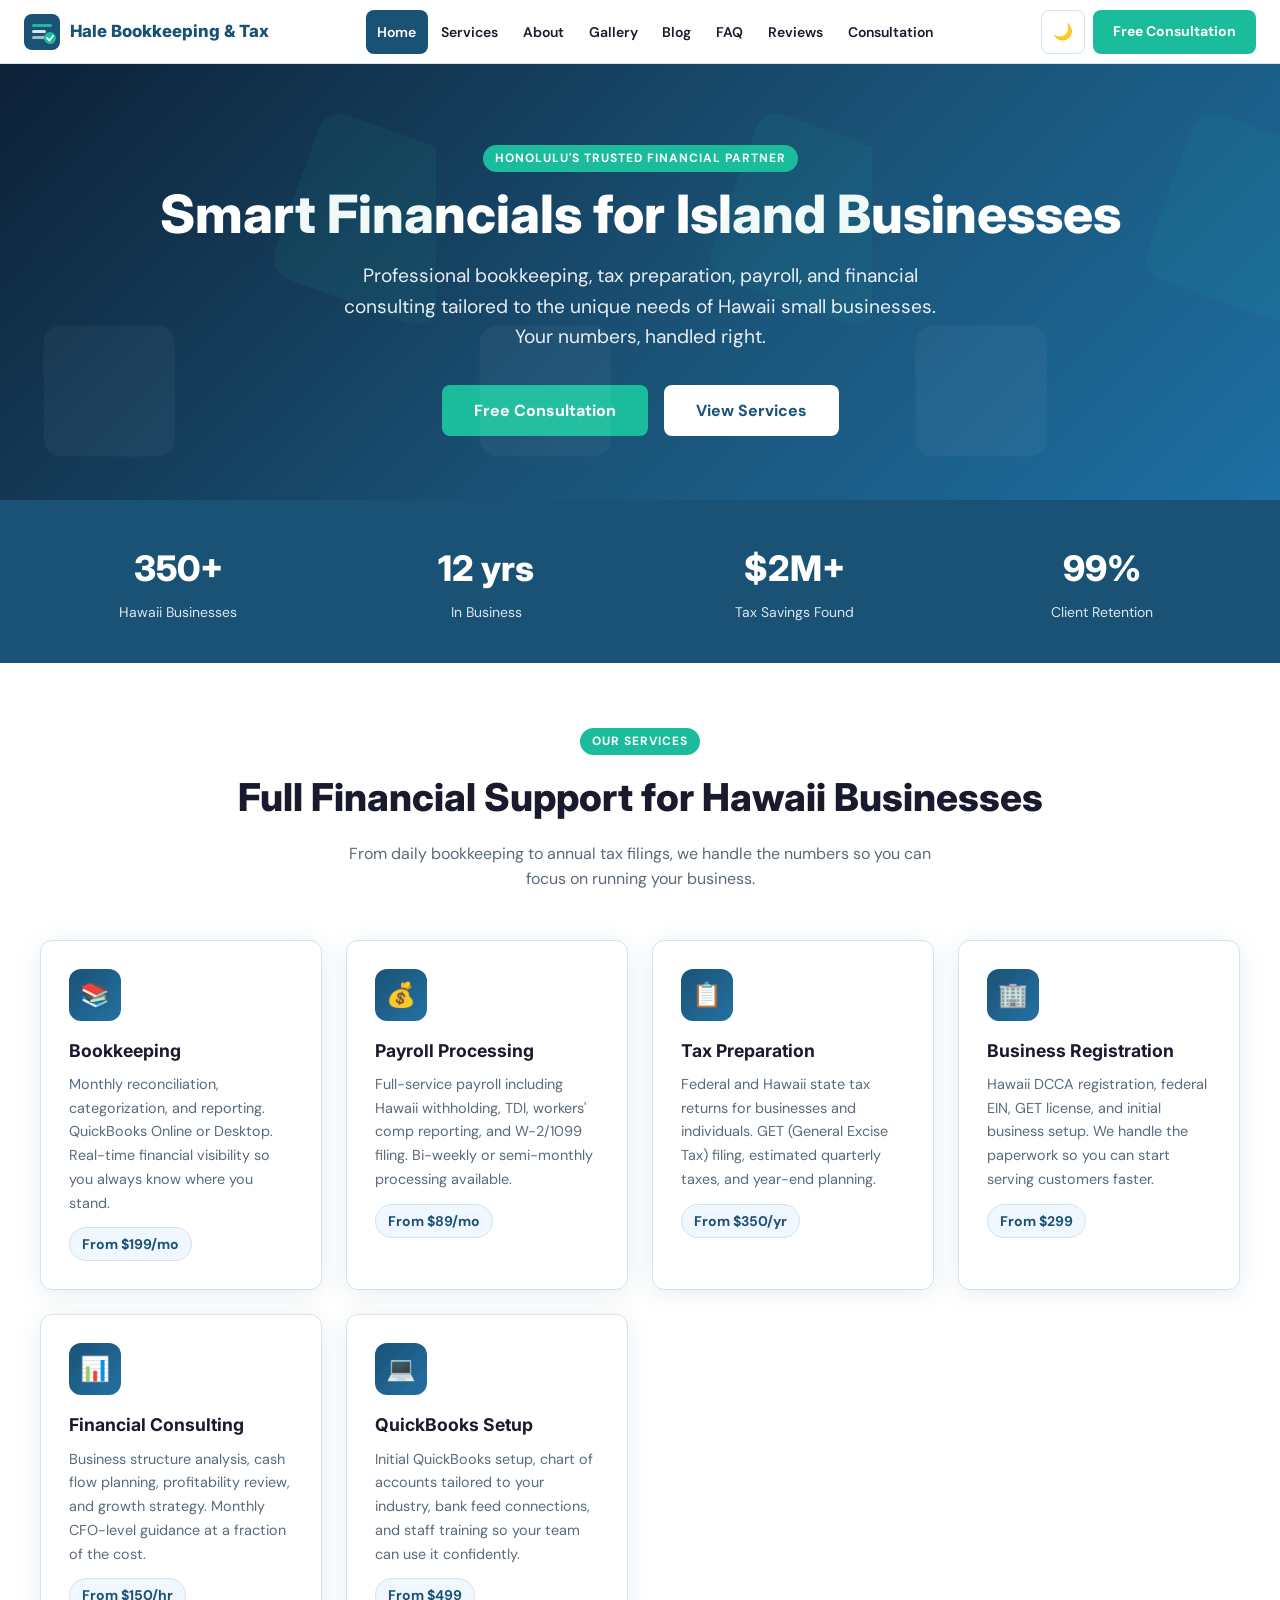
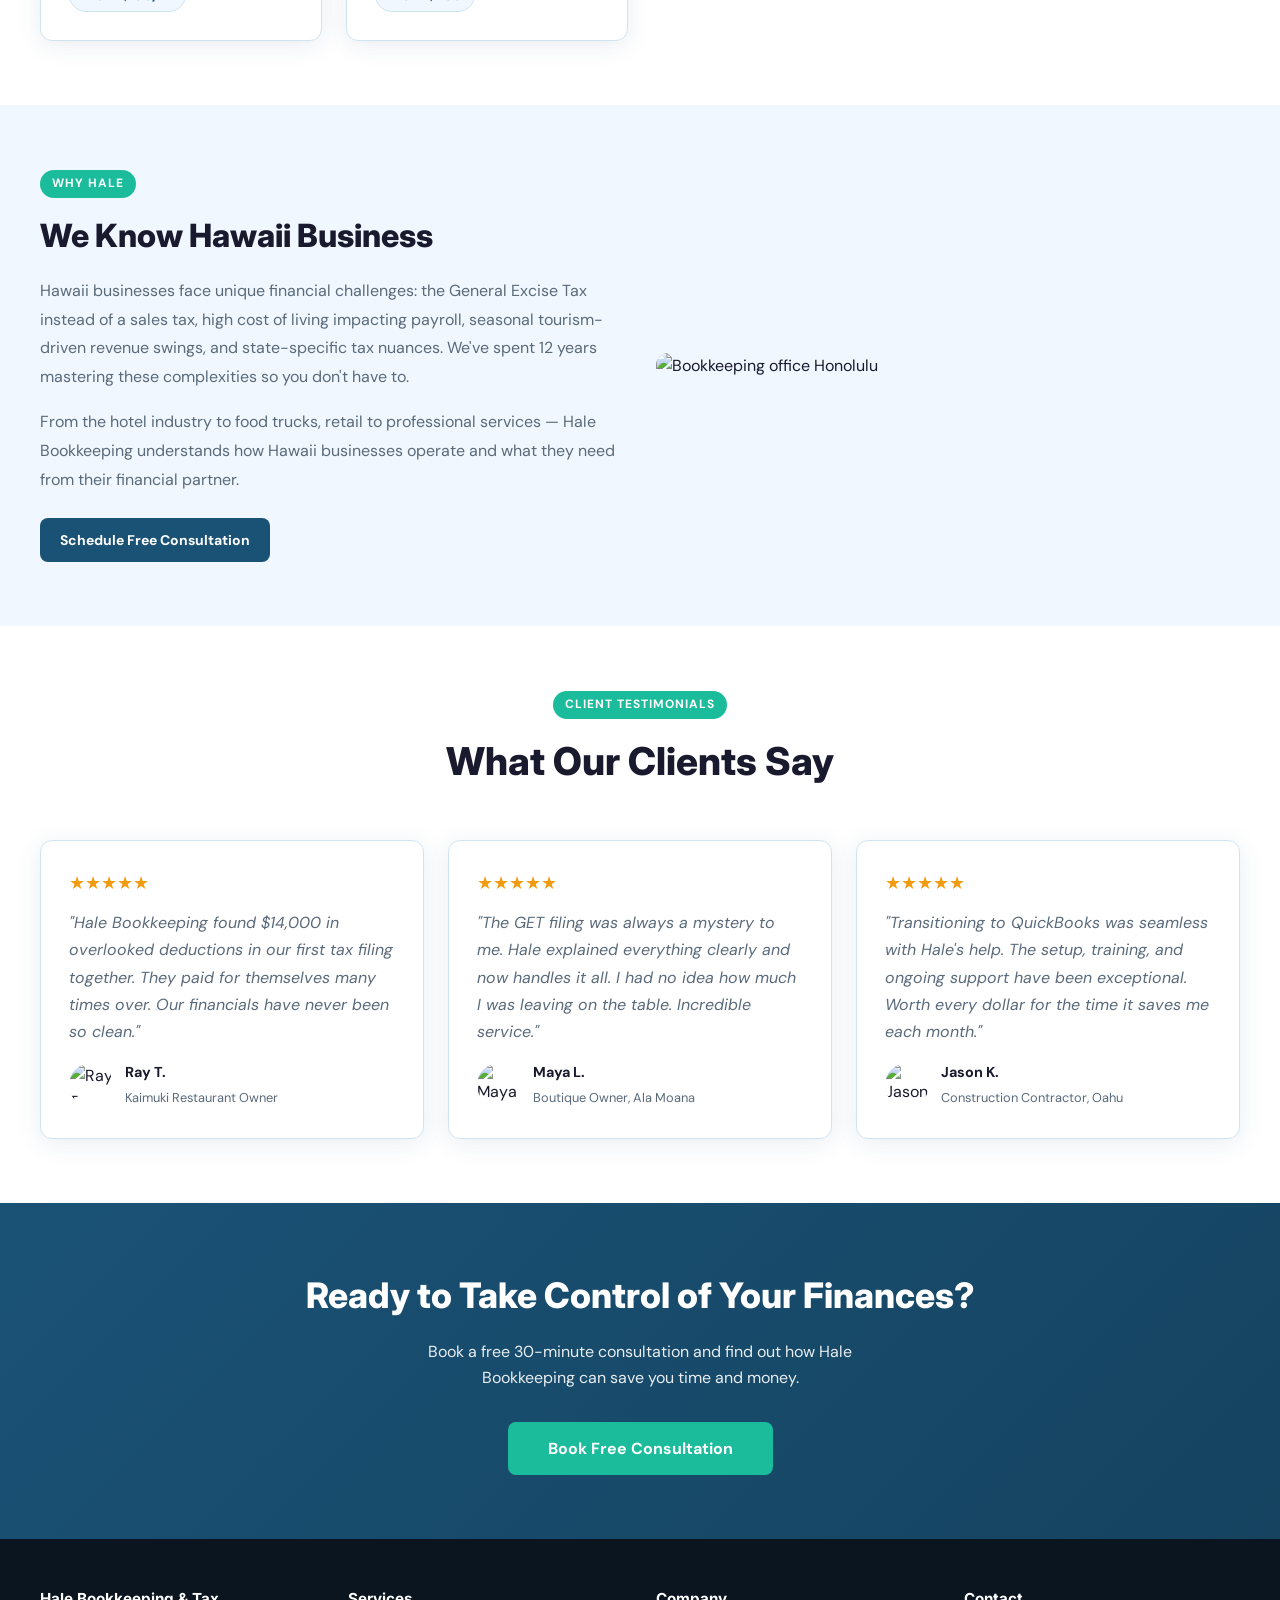
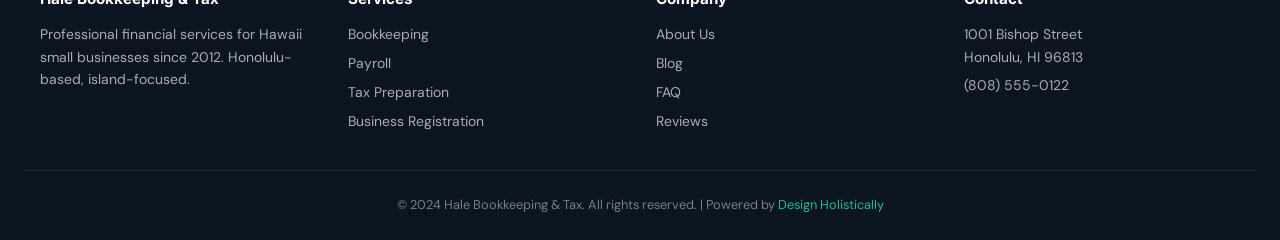
==== index.html @ f9a72e60 "Initial commit: Hale Bookkeeping & Tax — Hawaii sample site (Honolulu, Oahu)" ====
<!DOCTYPE html>
<html lang="en" data-theme="light">
<head>
<meta charset="UTF-8">
<meta name="viewport" content="width=device-width, initial-scale=1.0">
<title>Hale Bookkeeping & Tax | Smart Financials for Island Businesses | Honolulu, HI</title>
<meta name="description" content="Professional bookkeeping, payroll, tax preparation, and financial consulting for Hawaii small businesses. Serving Honolulu and all of Oahu.">
<meta property="og:title" content="Hale Bookkeeping & Tax — Honolulu, Hawaii">
<meta property="og:description" content="Smart financials for island businesses. Bookkeeping, tax prep, payroll, and business consulting in Honolulu.">
<link rel="stylesheet" href="css/style.css">
<script type="application/ld+json">
{
  "@context": "https://schema.org",
  "@type": "LocalBusiness",
  "name": "Hale Bookkeeping & Tax",
  "description": "Professional bookkeeping, payroll, and tax preparation services for Hawaii small businesses.",
  "address": { "@type": "PostalAddress", "streetAddress": "1001 Bishop Street", "addressLocality": "Honolulu", "addressRegion": "HI", "postalCode": "96813" },
  "telephone": "(808) 555-0122",
  "priceRange": "$$",
  "areaServed": "Honolulu, Hawaii"
}
</script>
</head>
<body>
<header>
  <a href="index.html" class="logo-link">
    <svg width="36" height="36" viewBox="0 0 36 36" fill="none" aria-label="Hale Bookkeeping Logo" xmlns="http://www.w3.org/2000/svg">
      <rect width="36" height="36" rx="8" fill="#1A5276"/>
      <rect x="8" y="10" width="20" height="3" rx="1.5" fill="#1ABC9C"/>
      <rect x="8" y="16" width="14" height="3" rx="1.5" fill="white" opacity="0.85"/>
      <rect x="8" y="22" width="17" height="3" rx="1.5" fill="white" opacity="0.6"/>
      <circle cx="26" cy="24" r="6" fill="#1ABC9C"/>
      <path d="M23 24 L25.5 26.5 L29 22" stroke="white" stroke-width="1.8" stroke-linecap="round" stroke-linejoin="round" fill="none"/>
    </svg>
    <span class="logo-text">Hale Bookkeeping & Tax</span>
  </a>
  <nav>
    <a href="index.html" class="active">Home</a>
    <a href="services.html">Services</a>
    <a href="about.html">About</a>
    <a href="gallery.html">Gallery</a>
    <a href="blog.html">Blog</a>
    <a href="faq.html">FAQ</a>
    <a href="reviews.html">Reviews</a>
    <a href="booking.html">Consultation</a>
  </nav>
  <div class="header-actions">
    <button class="dark-toggle" id="darkToggle" aria-label="Toggle dark mode">🌙</button>
    <a href="booking.html" class="cta-btn header-cta">Free Consultation</a>
    <button class="hamburger" id="hamburger" aria-label="Open menu" aria-expanded="false"><span></span><span></span><span></span></button>
  </div>
</header>
<div class="mobile-menu" id="mobileMenu">
  <a href="index.html">Home</a><a href="services.html">Services</a><a href="about.html">About</a>
  <a href="gallery.html">Gallery</a><a href="blog.html">Blog</a><a href="faq.html">FAQ</a>
  <a href="reviews.html">Reviews</a><a href="booking.html">Consultation</a>
</div>

<section class="hero">
  <div class="container">
    <div class="tag">Honolulu's Trusted Financial Partner</div>
    <h1>Smart Financials for Island Businesses</h1>
    <p>Professional bookkeeping, tax preparation, payroll, and financial consulting tailored to the unique needs of Hawaii small businesses. Your numbers, handled right.</p>
    <div class="hero-btns">
      <a href="booking.html" class="cta-btn teal">Free Consultation</a>
      <a href="services.html" class="cta-btn white">View Services</a>
    </div>
  </div>
</section>

<div class="stats-bar">
  <div class="container">
    <div><div class="stat-num">350+</div><div class="stat-label">Hawaii Businesses</div></div>
    <div><div class="stat-num">12 yrs</div><div class="stat-label">In Business</div></div>
    <div><div class="stat-num">$2M+</div><div class="stat-label">Tax Savings Found</div></div>
    <div><div class="stat-num">99%</div><div class="stat-label">Client Retention</div></div>
  </div>
</div>

<section>
  <div class="container">
    <div class="section-header fade-up">
      <div class="tag">Our Services</div>
      <h2>Full Financial Support for Hawaii Businesses</h2>
      <p>From daily bookkeeping to annual tax filings, we handle the numbers so you can focus on running your business.</p>
    </div>
    <div class="grid-3">
      <div class="card fade-up">
        <div class="card-icon">📚</div>
        <h3>Bookkeeping</h3>
        <p>Monthly reconciliation, categorization, and reporting. QuickBooks Online or Desktop. Real-time financial visibility so you always know where you stand.</p>
        <span class="price-badge">From $199/mo</span>
      </div>
      <div class="card fade-up">
        <div class="card-icon">💰</div>
        <h3>Payroll Processing</h3>
        <p>Full-service payroll including Hawaii withholding, TDI, workers' comp reporting, and W-2/1099 filing. Bi-weekly or semi-monthly processing available.</p>
        <span class="price-badge">From $89/mo</span>
      </div>
      <div class="card fade-up">
        <div class="card-icon">📋</div>
        <h3>Tax Preparation</h3>
        <p>Federal and Hawaii state tax returns for businesses and individuals. GET (General Excise Tax) filing, estimated quarterly taxes, and year-end planning.</p>
        <span class="price-badge">From $350/yr</span>
      </div>
      <div class="card fade-up">
        <div class="card-icon">🏢</div>
        <h3>Business Registration</h3>
        <p>Hawaii DCCA registration, federal EIN, GET license, and initial business setup. We handle the paperwork so you can start serving customers faster.</p>
        <span class="price-badge">From $299</span>
      </div>
      <div class="card fade-up">
        <div class="card-icon">📊</div>
        <h3>Financial Consulting</h3>
        <p>Business structure analysis, cash flow planning, profitability review, and growth strategy. Monthly CFO-level guidance at a fraction of the cost.</p>
        <span class="price-badge">From $150/hr</span>
      </div>
      <div class="card fade-up">
        <div class="card-icon">💻</div>
        <h3>QuickBooks Setup</h3>
        <p>Initial QuickBooks setup, chart of accounts tailored to your industry, bank feed connections, and staff training so your team can use it confidently.</p>
        <span class="price-badge">From $499</span>
      </div>
    </div>
  </div>
</section>

<section class="section-alt">
  <div class="container">
    <div class="grid-2" style="align-items:center;">
      <div class="fade-up">
        <div class="tag">Why Hale</div>
        <h2 style="font-family:'Inter',sans-serif;font-size:2rem;font-weight:800;margin-bottom:1rem;">We Know Hawaii Business</h2>
        <p style="color:var(--text-muted);margin-bottom:1rem;line-height:1.8;">Hawaii businesses face unique financial challenges: the General Excise Tax instead of a sales tax, high cost of living impacting payroll, seasonal tourism-driven revenue swings, and state-specific tax nuances. We've spent 12 years mastering these complexities so you don't have to.</p>
        <p style="color:var(--text-muted);margin-bottom:1.5rem;line-height:1.8;">From the hotel industry to food trucks, retail to professional services — Hale Bookkeeping understands how Hawaii businesses operate and what they need from their financial partner.</p>
        <a href="booking.html" class="cta-btn primary">Schedule Free Consultation</a>
      </div>
      <div class="fade-up">
        <img src="https://picsum.photos/580/420?random=701" alt="Bookkeeping office Honolulu" style="width:100%;border-radius:12px;height:360px;object-fit:cover;">
      </div>
    </div>
  </div>
</section>

<section>
  <div class="container">
    <div class="section-header fade-up">
      <div class="tag">Client Testimonials</div>
      <h2>What Our Clients Say</h2>
    </div>
    <div class="grid-3">
      <div class="testimonial-card fade-up">
        <div class="testimonial-stars">★★★★★</div>
        <p class="testimonial-text">"Hale Bookkeeping found $14,000 in overlooked deductions in our first tax filing together. They paid for themselves many times over. Our financials have never been so clean."</p>
        <div class="testimonial-author">
          <img src="https://picsum.photos/44/44?random=801" alt="Ray T.">
          <div><strong>Ray T.</strong><span>Kaimuki Restaurant Owner</span></div>
        </div>
      </div>
      <div class="testimonial-card fade-up">
        <div class="testimonial-stars">★★★★★</div>
        <p class="testimonial-text">"The GET filing was always a mystery to me. Hale explained everything clearly and now handles it all. I had no idea how much I was leaving on the table. Incredible service."</p>
        <div class="testimonial-author">
          <img src="https://picsum.photos/44/44?random=802" alt="Maya L.">
          <div><strong>Maya L.</strong><span>Boutique Owner, Ala Moana</span></div>
        </div>
      </div>
      <div class="testimonial-card fade-up">
        <div class="testimonial-stars">★★★★★</div>
        <p class="testimonial-text">"Transitioning to QuickBooks was seamless with Hale's help. The setup, training, and ongoing support have been exceptional. Worth every dollar for the time it saves me each month."</p>
        <div class="testimonial-author">
          <img src="https://picsum.photos/44/44?random=803" alt="Jason K.">
          <div><strong>Jason K.</strong><span>Construction Contractor, Oahu</span></div>
        </div>
      </div>
    </div>
  </div>
</section>

<div class="cta-banner">
  <div class="container">
    <h2>Ready to Take Control of Your Finances?</h2>
    <p>Book a free 30-minute consultation and find out how Hale Bookkeeping can save you time and money.</p>
    <a href="booking.html" class="cta-btn">Book Free Consultation</a>
  </div>
</div>

<footer>
  <div class="footer-grid">
    <div class="footer-col"><h4>Hale Bookkeeping & Tax</h4><p>Professional financial services for Hawaii small businesses since 2012. Honolulu-based, island-focused.</p></div>
    <div class="footer-col"><h4>Services</h4><a href="services.html">Bookkeeping</a><a href="services.html">Payroll</a><a href="services.html">Tax Preparation</a><a href="services.html">Business Registration</a></div>
    <div class="footer-col"><h4>Company</h4><a href="about.html">About Us</a><a href="blog.html">Blog</a><a href="faq.html">FAQ</a><a href="reviews.html">Reviews</a></div>
    <div class="footer-col"><h4>Contact</h4><p>1001 Bishop Street<br>Honolulu, HI 96813</p><a href="tel:8085550122">(808) 555-0122</a></div>
  </div>
  <div class="footer-bottom"><p>&copy; 2024 Hale Bookkeeping & Tax. All rights reserved. | Powered by <a href="https://designholistically.com" target="_blank" rel="noopener">Design Holistically</a></p></div>
</footer>
<button id="backToTop" aria-label="Back to top">↑</button>
<script src="js/main.js"></script>
</body>
</html>
---- css/style.css ----
@import url('https://fonts.googleapis.com/css2?family=Inter:wght@400;500;600;700;800&family=DM+Sans:wght@400;500;600&display=swap');

:root {
  --primary: #1A5276;
  --primary-dark: #154360;
  --primary-light: #2471A3;
  --accent: #1ABC9C;
  --accent-dark: #17A589;
  --bg: #ffffff;
  --bg-alt: #f0f7ff;
  --text: #1a1a2e;
  --text-muted: #5a6a7a;
  --border: #d0e4f0;
  --card-bg: #ffffff;
  --header-bg: rgba(255,255,255,0.95);
  --shadow: 0 4px 24px rgba(26,82,118,0.10);
  --radius: 12px;
  --transition: 0.3s ease;
}

[data-theme="dark"] {
  --bg: #0d1520;
  --bg-alt: #111d2e;
  --text: #e8f0f8;
  --text-muted: #7fa0ba;
  --border: #1e3550;
  --card-bg: #131e2e;
  --header-bg: rgba(13,21,32,0.97);
  --shadow: 0 4px 24px rgba(0,0,0,0.4);
}

*, *::before, *::after { box-sizing: border-box; margin: 0; padding: 0; }
html { scroll-behavior: smooth; }

body {
  font-family: 'DM Sans', sans-serif;
  background: var(--bg);
  color: var(--text);
  line-height: 1.6;
  transition: background var(--transition), color var(--transition);
}

header {
  position: sticky; top: 0; z-index: 1000;
  background: var(--header-bg);
  backdrop-filter: blur(12px);
  border-bottom: 1px solid var(--border);
  padding: 0 1.5rem; height: 64px;
  display: flex; align-items: center; justify-content: space-between;
}

.logo-link { display: flex; align-items: center; gap: 10px; text-decoration: none; color: var(--text); }
.logo-text { font-family: 'Inter', sans-serif; font-weight: 800; font-size: 1.05rem; color: var(--primary); }

nav { display: flex; align-items: center; gap: 0.15rem; }
nav a {
  display: inline-block; padding: 0.5rem 0.7rem;
  font-size: 0.875rem; font-weight: 600; color: var(--text);
  text-decoration: none; border-radius: 8px;
  transition: background var(--transition), color var(--transition);
  min-height: 44px; line-height: 28px;
}
nav a:hover, nav a.active { background: var(--primary); color: #fff; }

.header-actions { display: flex; align-items: center; gap: 0.5rem; }

.dark-toggle {
  background: none; border: 1.5px solid var(--border); border-radius: 8px;
  padding: 0.4rem 0.6rem; cursor: pointer; color: var(--text); font-size: 1rem;
  min-width: 44px; min-height: 44px; display: flex; align-items: center; justify-content: center;
  transition: border-color var(--transition);
}
.dark-toggle:hover { background: var(--primary); color: #fff; border-color: var(--primary); }

.hamburger {
  display: none; background: none; border: 1.5px solid var(--border); border-radius: 8px;
  padding: 0.4rem 0.6rem; cursor: pointer; color: var(--text);
  min-width: 44px; min-height: 44px; align-items: center; justify-content: center; flex-direction: column; gap: 5px;
}
.hamburger span { display: block; width: 22px; height: 2px; background: var(--text); border-radius: 2px; }

.cta-btn {
  display: inline-flex; align-items: center; justify-content: center;
  background: var(--accent); color: #fff; padding: 0.6rem 1.25rem;
  border-radius: 8px; font-weight: 700; text-decoration: none; font-size: 0.875rem;
  min-height: 44px; transition: background var(--transition), transform var(--transition);
  border: none; cursor: pointer;
}
.cta-btn:hover { background: var(--accent-dark); transform: translateY(-1px); }
.cta-btn.primary { background: var(--primary); }
.cta-btn.primary:hover { background: var(--primary-dark); }
.cta-btn.outline { background: transparent; border: 2px solid var(--accent); color: var(--accent); }
.cta-btn.outline:hover { background: var(--accent); color: #fff; }

.mobile-menu {
  display: none; position: fixed; top: 64px; left: 0; right: 0; bottom: 0;
  background: var(--bg); z-index: 999; flex-direction: column;
  padding: 2rem 1.5rem; gap: 0.5rem; overflow-y: auto;
}
.mobile-menu.open { display: flex; }
.mobile-menu a {
  display: block; padding: 0.85rem 1rem; font-weight: 600; color: var(--text);
  text-decoration: none; border-radius: 8px; border: 1px solid var(--border); min-height: 44px;
}
.mobile-menu a:hover { background: var(--primary); color: #fff; border-color: var(--primary); }

.hero {
  background: linear-gradient(135deg, #0d2137 0%, #1A5276 55%, #1d6fa3 100%);
  color: #fff; padding: 5rem 1.5rem 4rem; text-align: center; position: relative; overflow: hidden;
}
.hero::before {
  content: ''; position: absolute; inset: 0;
  background: url('data:image/svg+xml,<svg xmlns="http://www.w3.org/2000/svg" viewBox="0 0 200 200"><rect x="150" y="20" width="80" height="80" rx="10" fill="rgba(26,188,156,0.07)" transform="rotate(20 150 20)"/><rect x="20" y="120" width="60" height="60" rx="8" fill="rgba(255,255,255,0.04)"/></svg>');
}
.hero h1 { font-family: 'Inter', sans-serif; font-size: clamp(2rem, 5.5vw, 3.3rem); font-weight: 800; margin-bottom: 1rem; line-height: 1.15; }
.hero p { font-size: clamp(1rem, 2.5vw, 1.2rem); opacity: 0.9; max-width: 600px; margin: 0 auto 2rem; }
.hero-btns { display: flex; gap: 1rem; justify-content: center; flex-wrap: wrap; }
.hero-btns .cta-btn { font-size: 1rem; padding: 0.8rem 2rem; }
.hero-btns .cta-btn.white { background: #fff; color: var(--primary); }
.hero-btns .cta-btn.teal { background: var(--accent); }

section { padding: 4rem 1.5rem; }
.section-alt { background: var(--bg-alt); }
.container { max-width: 1200px; margin: 0 auto; }

.section-header { text-align: center; margin-bottom: 3rem; }
.section-header h2 { font-family: 'Inter', sans-serif; font-size: clamp(1.6rem, 4vw, 2.4rem); font-weight: 800; margin-bottom: 0.75rem; }
.section-header p { color: var(--text-muted); max-width: 600px; margin: 0 auto; }
.tag { display: inline-block; background: var(--accent); color: #fff; font-size: 0.75rem; font-weight: 700; padding: 0.25rem 0.75rem; border-radius: 20px; text-transform: uppercase; letter-spacing: 1px; margin-bottom: 0.75rem; }

.grid-3 { display: grid; grid-template-columns: repeat(auto-fit, minmax(280px, 1fr)); gap: 1.5rem; }
.grid-2 { display: grid; grid-template-columns: repeat(auto-fit, minmax(340px, 1fr)); gap: 2rem; }

.card {
  background: var(--card-bg); border: 1px solid var(--border); border-radius: var(--radius);
  padding: 1.75rem; box-shadow: var(--shadow);
  transition: transform var(--transition), box-shadow var(--transition);
}
.card:hover { transform: translateY(-4px); box-shadow: 0 8px 32px rgba(26,82,118,0.15); }
.card-icon { width: 52px; height: 52px; background: linear-gradient(135deg, var(--primary), var(--primary-light)); border-radius: 12px; display: flex; align-items: center; justify-content: center; margin-bottom: 1rem; font-size: 1.5rem; }
.card h3 { font-family: 'Inter', sans-serif; font-size: 1.1rem; font-weight: 700; margin-bottom: 0.5rem; }
.card p { color: var(--text-muted); font-size: 0.9rem; line-height: 1.65; }
.price-badge { display: inline-block; background: var(--bg-alt); border: 1px solid var(--border); color: var(--primary); font-weight: 700; font-size: 0.875rem; padding: 0.3rem 0.75rem; border-radius: 20px; margin-top: 0.75rem; }

.stats-bar { background: var(--primary); color: #fff; padding: 2.5rem 1.5rem; }
.stats-bar .container { display: grid; grid-template-columns: repeat(auto-fit, minmax(140px, 1fr)); gap: 2rem; text-align: center; }
.stat-num { font-family: 'Inter', sans-serif; font-size: 2.2rem; font-weight: 800; }
.stat-label { font-size: 0.875rem; opacity: 0.85; margin-top: 0.25rem; }

.testimonial-card { background: var(--card-bg); border: 1px solid var(--border); border-radius: var(--radius); padding: 1.75rem; box-shadow: var(--shadow); }
.testimonial-stars { color: #f39c12; font-size: 1.1rem; margin-bottom: 0.75rem; }
.testimonial-text { color: var(--text-muted); font-style: italic; margin-bottom: 1rem; line-height: 1.7; }
.testimonial-author { display: flex; align-items: center; gap: 0.75rem; }
.testimonial-author img { width: 44px; height: 44px; border-radius: 50%; object-fit: cover; }
.testimonial-author strong { display: block; font-size: 0.9rem; }
.testimonial-author span { font-size: 0.8rem; color: var(--text-muted); }

.page-hero { background: linear-gradient(135deg, #0d2137, #1A5276); color: #fff; padding: 3rem 1.5rem; text-align: center; }
.page-hero h1 { font-family: 'Inter', sans-serif; font-size: clamp(1.8rem, 4vw, 2.8rem); font-weight: 800; margin-bottom: 0.5rem; }
.page-hero p { opacity: 0.9; max-width: 600px; margin: 0 auto; }

.service-card { background: var(--card-bg); border: 1px solid var(--border); border-radius: var(--radius); overflow: hidden; box-shadow: var(--shadow); transition: transform var(--transition); }
.service-card:hover { transform: translateY(-4px); }
.service-card img { width: 100%; height: 200px; object-fit: cover; }
.service-card-body { padding: 1.5rem; }
.service-card-body h3 { font-family: 'Inter', sans-serif; font-weight: 700; margin-bottom: 0.5rem; }

.about-image { border-radius: var(--radius); width: 100%; height: 400px; object-fit: cover; }
.team-grid { display: grid; grid-template-columns: repeat(auto-fit, minmax(200px, 1fr)); gap: 1.5rem; margin-top: 2rem; }
.team-card { text-align: center; }
.team-card img { width: 120px; height: 120px; border-radius: 50%; object-fit: cover; margin: 0 auto 0.75rem; display: block; border: 3px solid var(--accent); }
.team-card h4 { font-family: 'Inter', sans-serif; font-weight: 700; }
.team-card p { font-size: 0.875rem; color: var(--text-muted); }

.photo-grid { display: grid; grid-template-columns: repeat(auto-fill, minmax(250px, 1fr)); gap: 1rem; }
.photo-grid img { width: 100%; height: 220px; object-fit: cover; border-radius: var(--radius); transition: transform var(--transition); cursor: pointer; }
.photo-grid img:hover { transform: scale(1.03); }

.blog-grid { display: grid; grid-template-columns: repeat(auto-fit, minmax(300px, 1fr)); gap: 1.5rem; }
.blog-card { background: var(--card-bg); border: 1px solid var(--border); border-radius: var(--radius); overflow: hidden; box-shadow: var(--shadow); text-decoration: none; color: var(--text); display: block; transition: transform var(--transition); }
.blog-card:hover { transform: translateY(-4px); }
.blog-card img { width: 100%; height: 200px; object-fit: cover; }
.blog-card-body { padding: 1.25rem; }
.blog-meta { font-size: 0.8rem; color: var(--text-muted); margin-bottom: 0.5rem; }
.blog-card-body h3 { font-family: 'Inter', sans-serif; font-weight: 700; font-size: 1.05rem; margin-bottom: 0.5rem; line-height: 1.4; }
.blog-card-body p { font-size: 0.9rem; color: var(--text-muted); }

.blog-post { max-width: 780px; margin: 0 auto; padding: 2rem 1.5rem; }
.blog-post h1 { font-family: 'Inter', sans-serif; font-size: clamp(1.6rem, 4vw, 2.4rem); font-weight: 800; margin-bottom: 1rem; line-height: 1.3; }
.blog-post .post-meta { color: var(--text-muted); font-size: 0.9rem; margin-bottom: 2rem; padding-bottom: 1rem; border-bottom: 1px solid var(--border); }
.blog-post img { width: 100%; border-radius: var(--radius); margin: 1.5rem 0; }
.blog-post h2 { font-family: 'Inter', sans-serif; font-size: 1.4rem; font-weight: 700; margin: 2rem 0 0.75rem; color: var(--primary); }
.blog-post p { margin-bottom: 1rem; color: var(--text-muted); line-height: 1.8; }
.blog-post ul, .blog-post ol { margin: 1rem 0 1rem 1.5rem; }
.blog-post li { margin-bottom: 0.5rem; color: var(--text-muted); line-height: 1.7; }

.booking-steps { display: flex; margin-bottom: 2rem; overflow: hidden; border-radius: var(--radius); border: 1px solid var(--border); }
.step-indicator { flex: 1; padding: 0.75rem; text-align: center; font-size: 0.8rem; font-weight: 600; background: var(--bg-alt); color: var(--text-muted); border-right: 1px solid var(--border); }
.step-indicator:last-child { border-right: none; }
.step-indicator.active { background: var(--primary); color: #fff; }
.step-indicator.done { background: var(--accent); color: #fff; }

.form-step { display: none; }
.form-step.active { display: block; }
.form-group { margin-bottom: 1.25rem; }
.form-group label { display: block; font-weight: 600; margin-bottom: 0.4rem; font-size: 0.9rem; }
.form-group input, .form-group select, .form-group textarea {
  width: 100%; padding: 0.7rem 1rem; border: 1.5px solid var(--border); border-radius: 8px;
  background: var(--bg); color: var(--text); font-size: 0.95rem; min-height: 44px; font-family: 'DM Sans', sans-serif;
  transition: border-color var(--transition);
}
.form-group input:focus, .form-group select:focus, .form-group textarea:focus { outline: none; border-color: var(--primary); }
.form-group textarea { min-height: 100px; resize: vertical; }
.service-options { display: grid; grid-template-columns: repeat(auto-fit, minmax(150px, 1fr)); gap: 0.75rem; }
.service-option { border: 2px solid var(--border); border-radius: 8px; padding: 1rem; cursor: pointer; text-align: center; transition: all var(--transition); min-height: 44px; }
.service-option:hover, .service-option.selected { border-color: var(--accent); background: rgba(26,188,156,0.08); }
.service-option span { font-size: 1.5rem; display: block; margin-bottom: 0.3rem; }
.service-option strong { font-size: 0.85rem; font-weight: 600; }

.confirmation-box { text-align: center; padding: 3rem 1.5rem; background: var(--bg-alt); border-radius: var(--radius); border: 1px solid var(--border); }
.confirmation-box .check-icon { font-size: 4rem; margin-bottom: 1rem; }
.confirmation-box h2 { font-family: 'Inter', sans-serif; font-size: 1.8rem; font-weight: 800; color: var(--accent); margin-bottom: 1rem; }

.admin-login { max-width: 400px; margin: 4rem auto; padding: 2rem; background: var(--card-bg); border: 1px solid var(--border); border-radius: var(--radius); box-shadow: var(--shadow); }
.admin-layout { display: grid; grid-template-columns: 220px 1fr; min-height: calc(100vh - 64px); }
.admin-sidebar { background: var(--primary); color: #fff; padding: 1.5rem 0; }
.admin-sidebar a { display: block; padding: 0.85rem 1.5rem; color: rgba(255,255,255,0.85); text-decoration: none; font-weight: 600; font-size: 0.9rem; transition: background var(--transition); min-height: 44px; }
.admin-sidebar a:hover, .admin-sidebar a.active { background: rgba(0,0,0,0.2); color: #fff; }
.admin-content { padding: 2rem; background: var(--bg-alt); }
.admin-header { margin-bottom: 2rem; }
.admin-header h1 { font-family: 'Inter', sans-serif; font-size: 1.6rem; font-weight: 800; }
.stat-cards { display: grid; grid-template-columns: repeat(auto-fit, minmax(180px, 1fr)); gap: 1rem; margin-bottom: 2rem; }
.stat-card { background: var(--card-bg); border: 1px solid var(--border); border-radius: var(--radius); padding: 1.25rem; text-align: center; }
.stat-card .stat-num { font-family: 'Inter', sans-serif; font-size: 2rem; font-weight: 800; color: var(--primary); }
.stat-card .stat-label { font-size: 0.8rem; color: var(--text-muted); margin-top: 0.25rem; }
table { width: 100%; border-collapse: collapse; background: var(--card-bg); border-radius: var(--radius); overflow: hidden; box-shadow: var(--shadow); }
th { background: var(--primary); color: #fff; padding: 0.85rem 1rem; text-align: left; font-size: 0.85rem; font-weight: 700; }
td { padding: 0.85rem 1rem; border-bottom: 1px solid var(--border); font-size: 0.875rem; }
tr:last-child td { border-bottom: none; }
tr:hover td { background: var(--bg-alt); }
.badge { display: inline-block; padding: 0.2rem 0.6rem; border-radius: 20px; font-size: 0.75rem; font-weight: 700; }
.badge-green { background: rgba(26,188,156,0.15); color: #0e8a72; }
.badge-yellow { background: rgba(243,156,18,0.15); color: #b7770d; }
.badge-red { background: rgba(220,50,50,0.15); color: #c0392b; }

.faq-item { border: 1px solid var(--border); border-radius: var(--radius); margin-bottom: 0.75rem; overflow: hidden; }
.faq-question { display: flex; justify-content: space-between; align-items: center; padding: 1.1rem 1.25rem; cursor: pointer; font-weight: 600; font-size: 0.975rem; background: var(--card-bg); transition: background var(--transition); min-height: 44px; gap: 1rem; }
.faq-question:hover { background: var(--bg-alt); }
.faq-question.open { background: var(--bg-alt); color: var(--primary); }
.faq-icon { font-size: 1.2rem; transition: transform var(--transition); flex-shrink: 0; }
.faq-question.open .faq-icon { transform: rotate(45deg); }
.faq-answer { display: none; padding: 0 1.25rem 1.25rem; color: var(--text-muted); line-height: 1.7; font-size: 0.95rem; background: var(--card-bg); }
.faq-answer.open { display: block; }

.reviews-grid { display: grid; grid-template-columns: repeat(auto-fit, minmax(280px, 1fr)); gap: 1.5rem; }
.review-card { background: var(--card-bg); border: 1px solid var(--border); border-radius: var(--radius); padding: 1.5rem; box-shadow: var(--shadow); }
.review-stars { color: #f39c12; font-size: 1rem; margin-bottom: 0.5rem; }
.review-text { color: var(--text-muted); font-size: 0.9rem; line-height: 1.7; margin-bottom: 1rem; font-style: italic; }
.review-author { display: flex; align-items: center; gap: 0.75rem; }
.review-author img { width: 44px; height: 44px; border-radius: 50%; object-fit: cover; }
.review-author strong { font-size: 0.875rem; }
.review-author span { font-size: 0.78rem; color: var(--text-muted); }

.values-grid { display: grid; grid-template-columns: repeat(auto-fit, minmax(220px, 1fr)); gap: 1.5rem; }
.value-card { text-align: center; padding: 2rem 1rem; background: var(--card-bg); border-radius: var(--radius); border: 1px solid var(--border); }
.value-icon { font-size: 2.5rem; margin-bottom: 0.75rem; }
.value-card h3 { font-family: 'Inter', sans-serif; font-weight: 700; margin-bottom: 0.5rem; }
.value-card p { color: var(--text-muted); font-size: 0.9rem; }

.cta-banner { background: linear-gradient(135deg, var(--primary), var(--primary-dark)); color: #fff; padding: 4rem 1.5rem; text-align: center; }
.cta-banner h2 { font-family: 'Inter', sans-serif; font-size: clamp(1.5rem, 3.5vw, 2.2rem); font-weight: 800; margin-bottom: 1rem; }
.cta-banner p { opacity: 0.9; max-width: 500px; margin: 0 auto 2rem; }
.cta-banner .cta-btn { background: var(--accent); font-size: 1rem; padding: 0.85rem 2.5rem; }
.cta-banner .cta-btn:hover { background: var(--accent-dark); }

.breadcrumb { padding: 0.75rem 1.5rem; background: var(--bg-alt); border-bottom: 1px solid var(--border); font-size: 0.85rem; }
.breadcrumb a { color: var(--primary); text-decoration: none; }
.breadcrumb span { color: var(--text-muted); margin: 0 0.4rem; }

footer { background: #0a1520; color: rgba(255,255,255,0.75); padding: 3rem 1.5rem 1.5rem; }
.footer-grid { display: grid; grid-template-columns: repeat(auto-fit, minmax(200px, 1fr)); gap: 2rem; max-width: 1200px; margin: 0 auto 2rem; }
.footer-col h4 { color: #fff; font-family: 'Inter', sans-serif; font-weight: 700; margin-bottom: 0.75rem; font-size: 0.95rem; }
.footer-col p, .footer-col a { font-size: 0.875rem; color: rgba(255,255,255,0.65); text-decoration: none; display: block; margin-bottom: 0.4rem; }
.footer-col a:hover { color: var(--accent); }
.footer-bottom { text-align: center; padding-top: 1.5rem; border-top: 1px solid rgba(255,255,255,0.1); font-size: 0.8rem; color: rgba(255,255,255,0.45); }
.footer-bottom a { color: var(--accent); text-decoration: none; }

#backToTop { position: fixed; bottom: 1.5rem; right: 1.5rem; width: 48px; height: 48px; background: var(--accent); color: #fff; border: none; border-radius: 50%; cursor: pointer; font-size: 1.2rem; display: flex; align-items: center; justify-content: center; opacity: 0; pointer-events: none; transition: opacity var(--transition); z-index: 990; }
#backToTop.visible { opacity: 1; pointer-events: auto; }

.fade-up { opacity: 0; transform: translateY(30px); transition: opacity 0.6s ease, transform 0.6s ease; }
.fade-up.visible { opacity: 1; transform: translateY(0); }
.fade-in { opacity: 0; transition: opacity 0.6s ease; }
.fade-in.visible { opacity: 1; }

@media (max-width: 768px) {
  nav, .cta-btn.header-cta { display: none; }
  .hamburger { display: flex; }
  .admin-layout { grid-template-columns: 1fr; }
  .admin-sidebar { display: none; }
  section { padding: 3rem 1rem; }
}
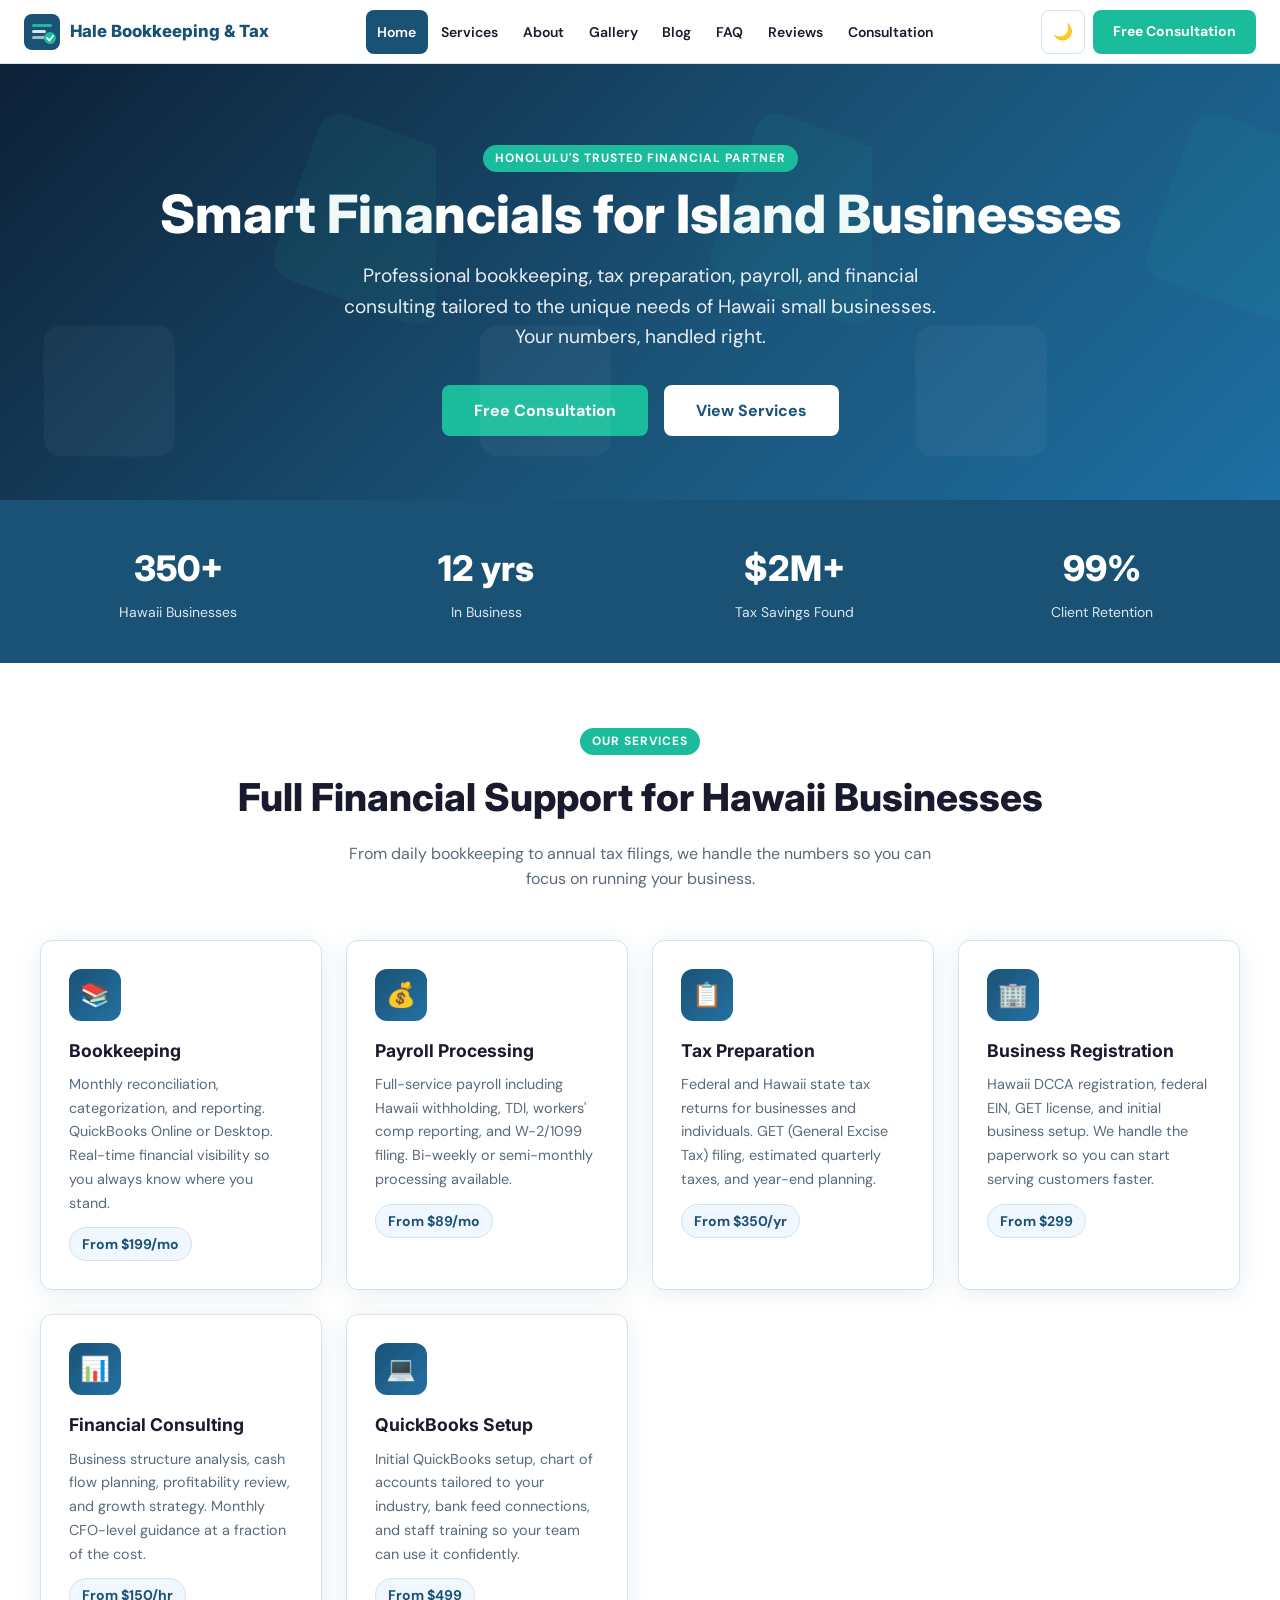
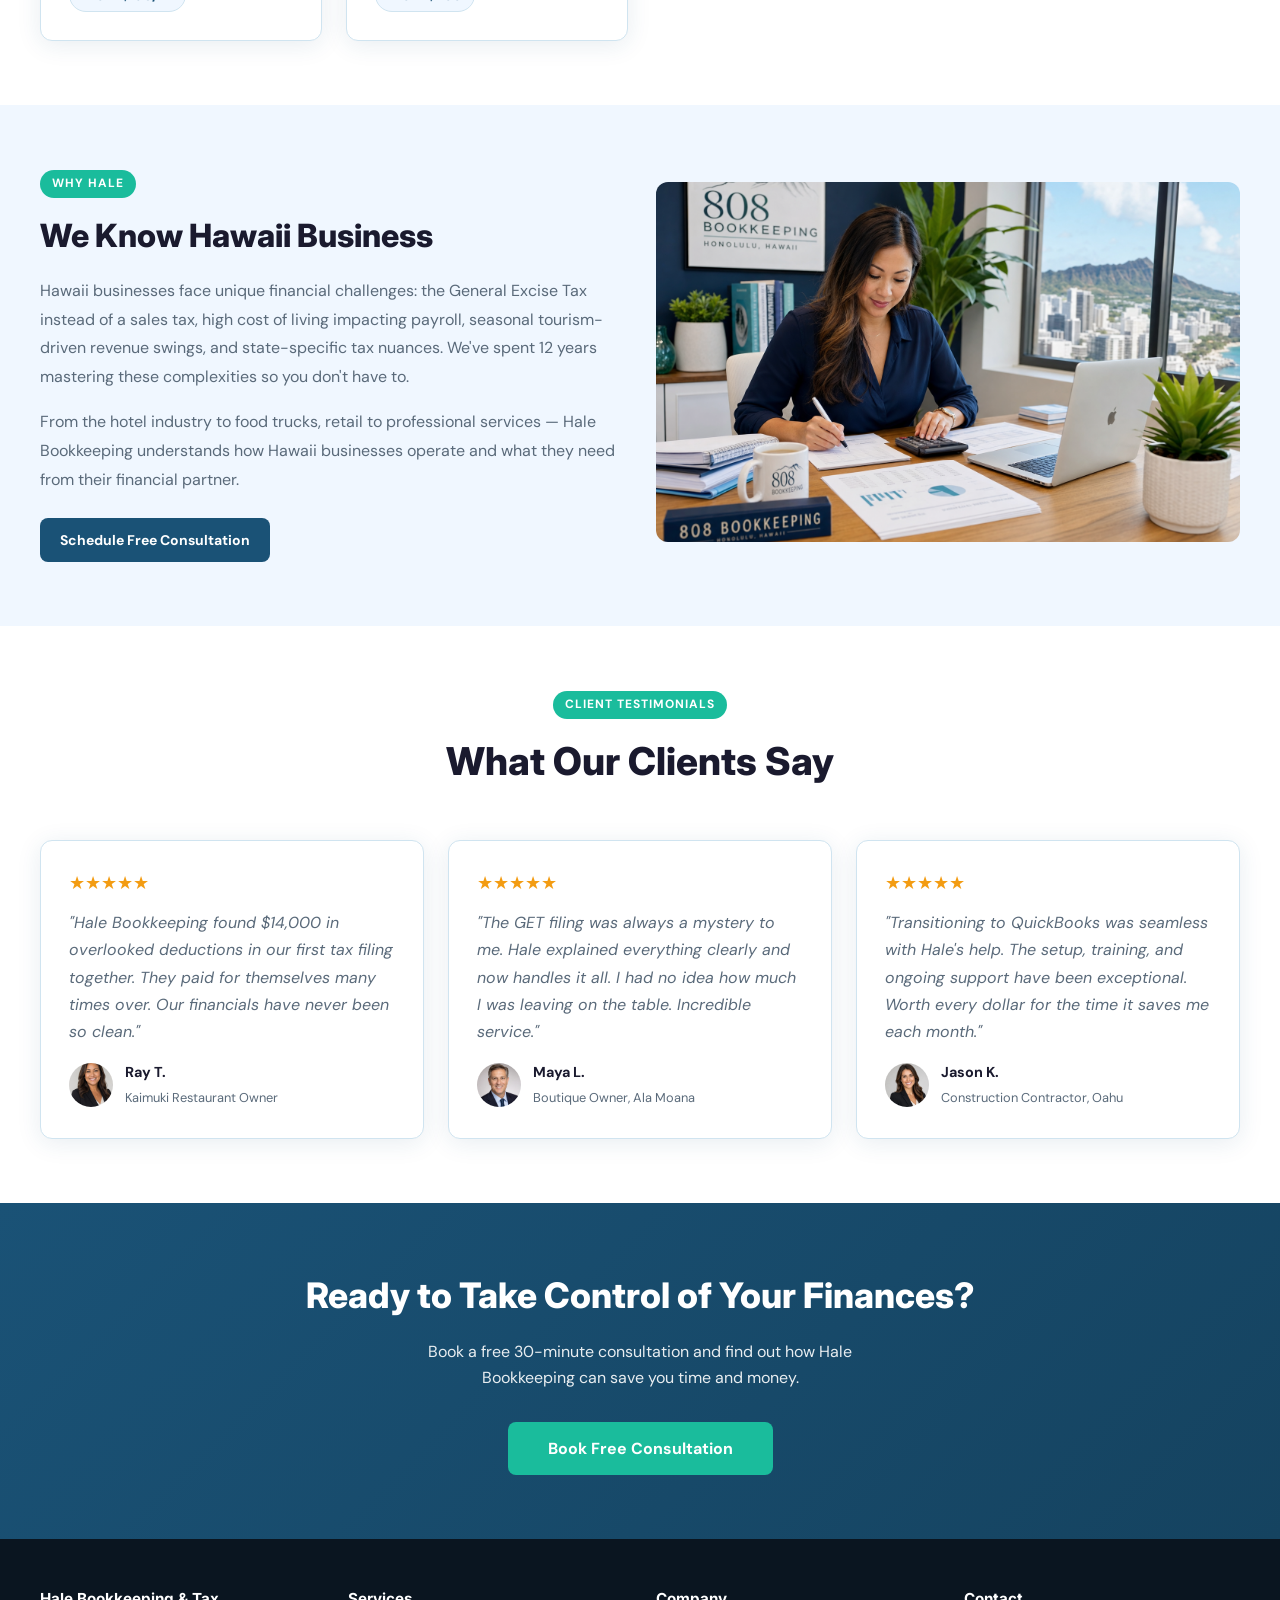
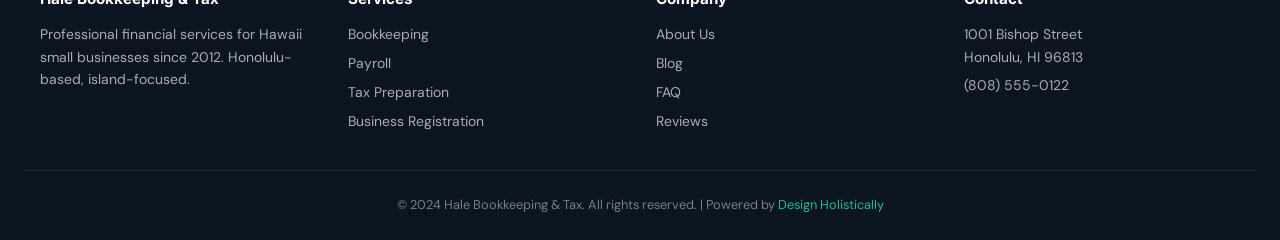
==== commit 24237030: "Initial commit: Hale Bookkeeping & Tax — Hawaii sample site (Honolulu, Oahu)" ====
--- a/index.html
+++ b/index.html
@@ -136,7 +136,7 @@
         <a href="booking.html" class="cta-btn primary">Schedule Free Consultation</a>
       </div>
       <div class="fade-up">
-        <img src="https://picsum.photos/580/420?random=701" alt="Bookkeeping office Honolulu" style="width:100%;border-radius:12px;height:360px;object-fit:cover;">
+        <img src="images/hero.png" alt="Bookkeeping office Honolulu" style="width:100%;border-radius:12px;height:360px;object-fit:cover;">
       </div>
     </div>
   </div>
@@ -153,7 +153,7 @@
         <div class="testimonial-stars">★★★★★</div>
         <p class="testimonial-text">"Hale Bookkeeping found $14,000 in overlooked deductions in our first tax filing together. They paid for themselves many times over. Our financials have never been so clean."</p>
         <div class="testimonial-author">
-          <img src="https://picsum.photos/44/44?random=801" alt="Ray T.">
+          <img src="images/avatar-1.png" alt="Ray T.">
           <div><strong>Ray T.</strong><span>Kaimuki Restaurant Owner</span></div>
         </div>
       </div>
@@ -161,7 +161,7 @@
         <div class="testimonial-stars">★★★★★</div>
         <p class="testimonial-text">"The GET filing was always a mystery to me. Hale explained everything clearly and now handles it all. I had no idea how much I was leaving on the table. Incredible service."</p>
         <div class="testimonial-author">
-          <img src="https://picsum.photos/44/44?random=802" alt="Maya L.">
+          <img src="images/avatar-2.png" alt="Maya L.">
           <div><strong>Maya L.</strong><span>Boutique Owner, Ala Moana</span></div>
         </div>
       </div>
@@ -169,7 +169,7 @@
         <div class="testimonial-stars">★★★★★</div>
         <p class="testimonial-text">"Transitioning to QuickBooks was seamless with Hale's help. The setup, training, and ongoing support have been exceptional. Worth every dollar for the time it saves me each month."</p>
         <div class="testimonial-author">
-          <img src="https://picsum.photos/44/44?random=803" alt="Jason K.">
+          <img src="images/avatar-3.png" alt="Jason K.">
           <div><strong>Jason K.</strong><span>Construction Contractor, Oahu</span></div>
         </div>
       </div>
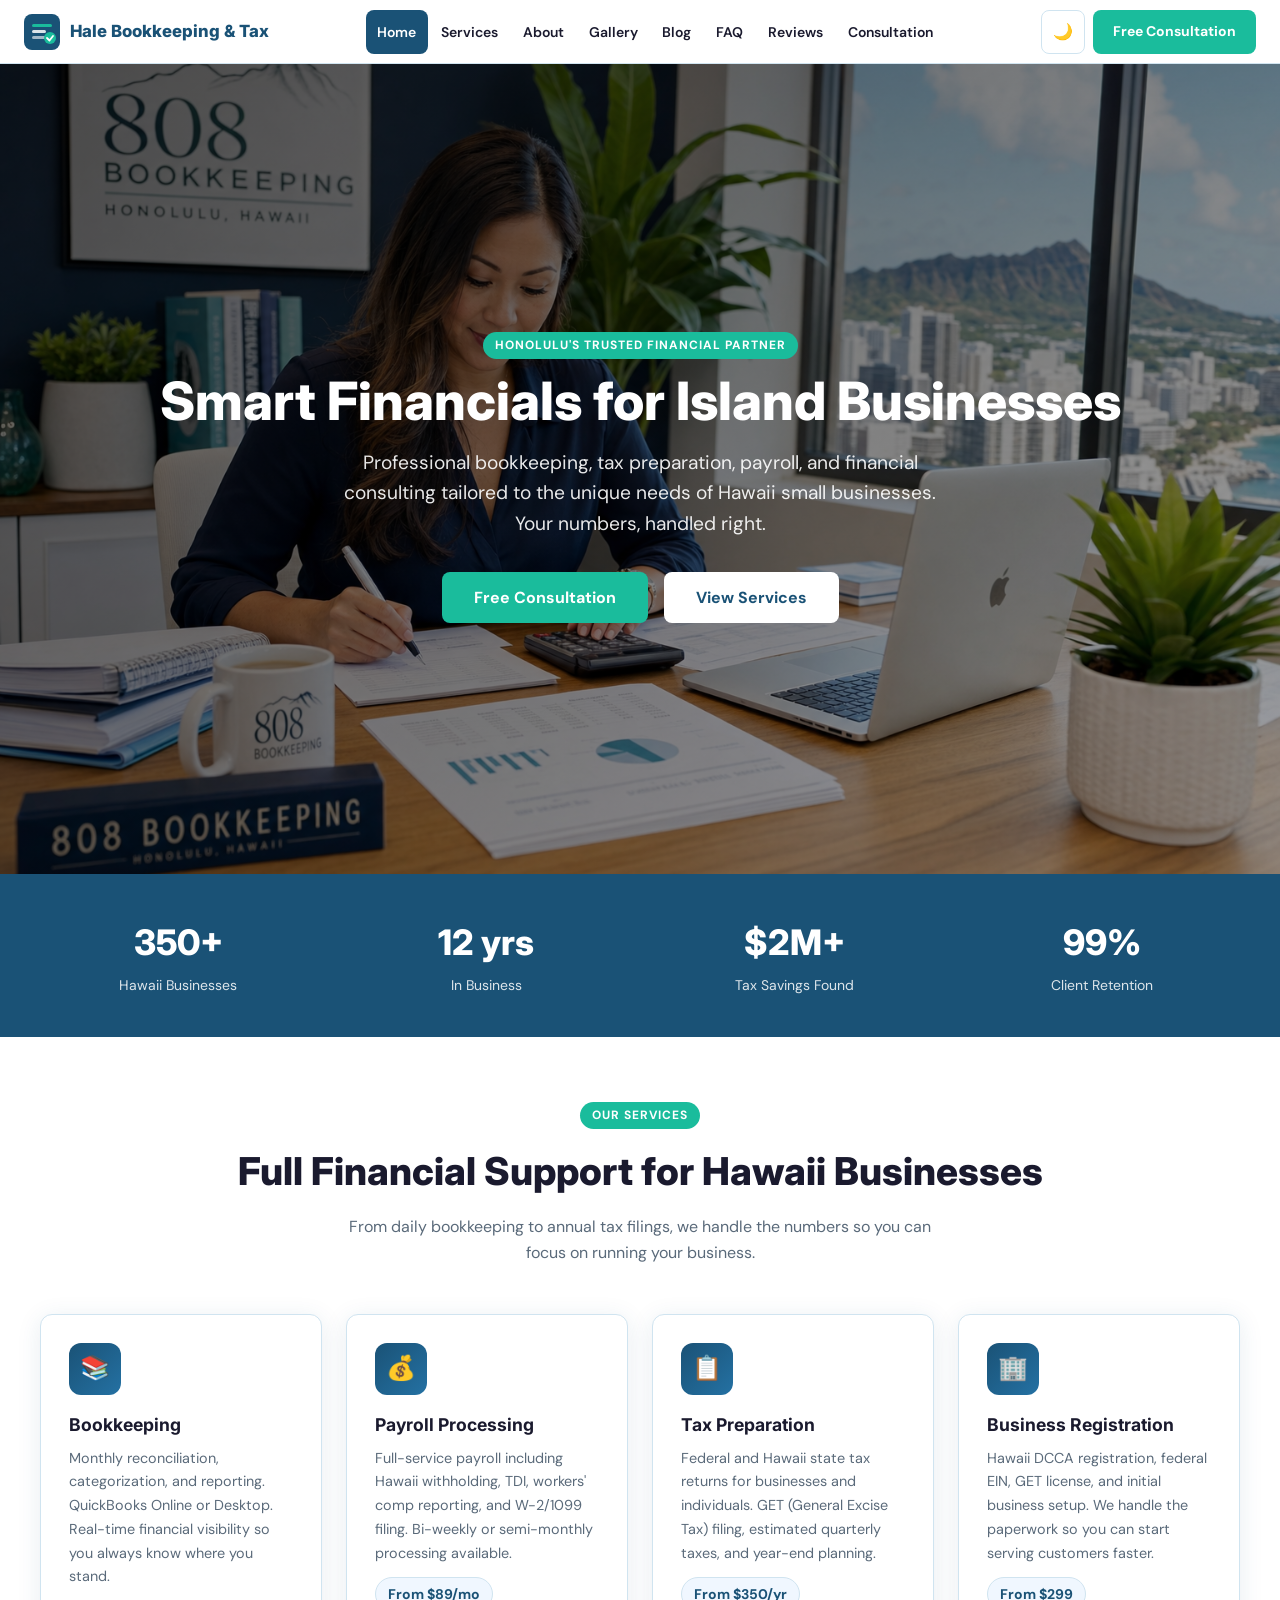
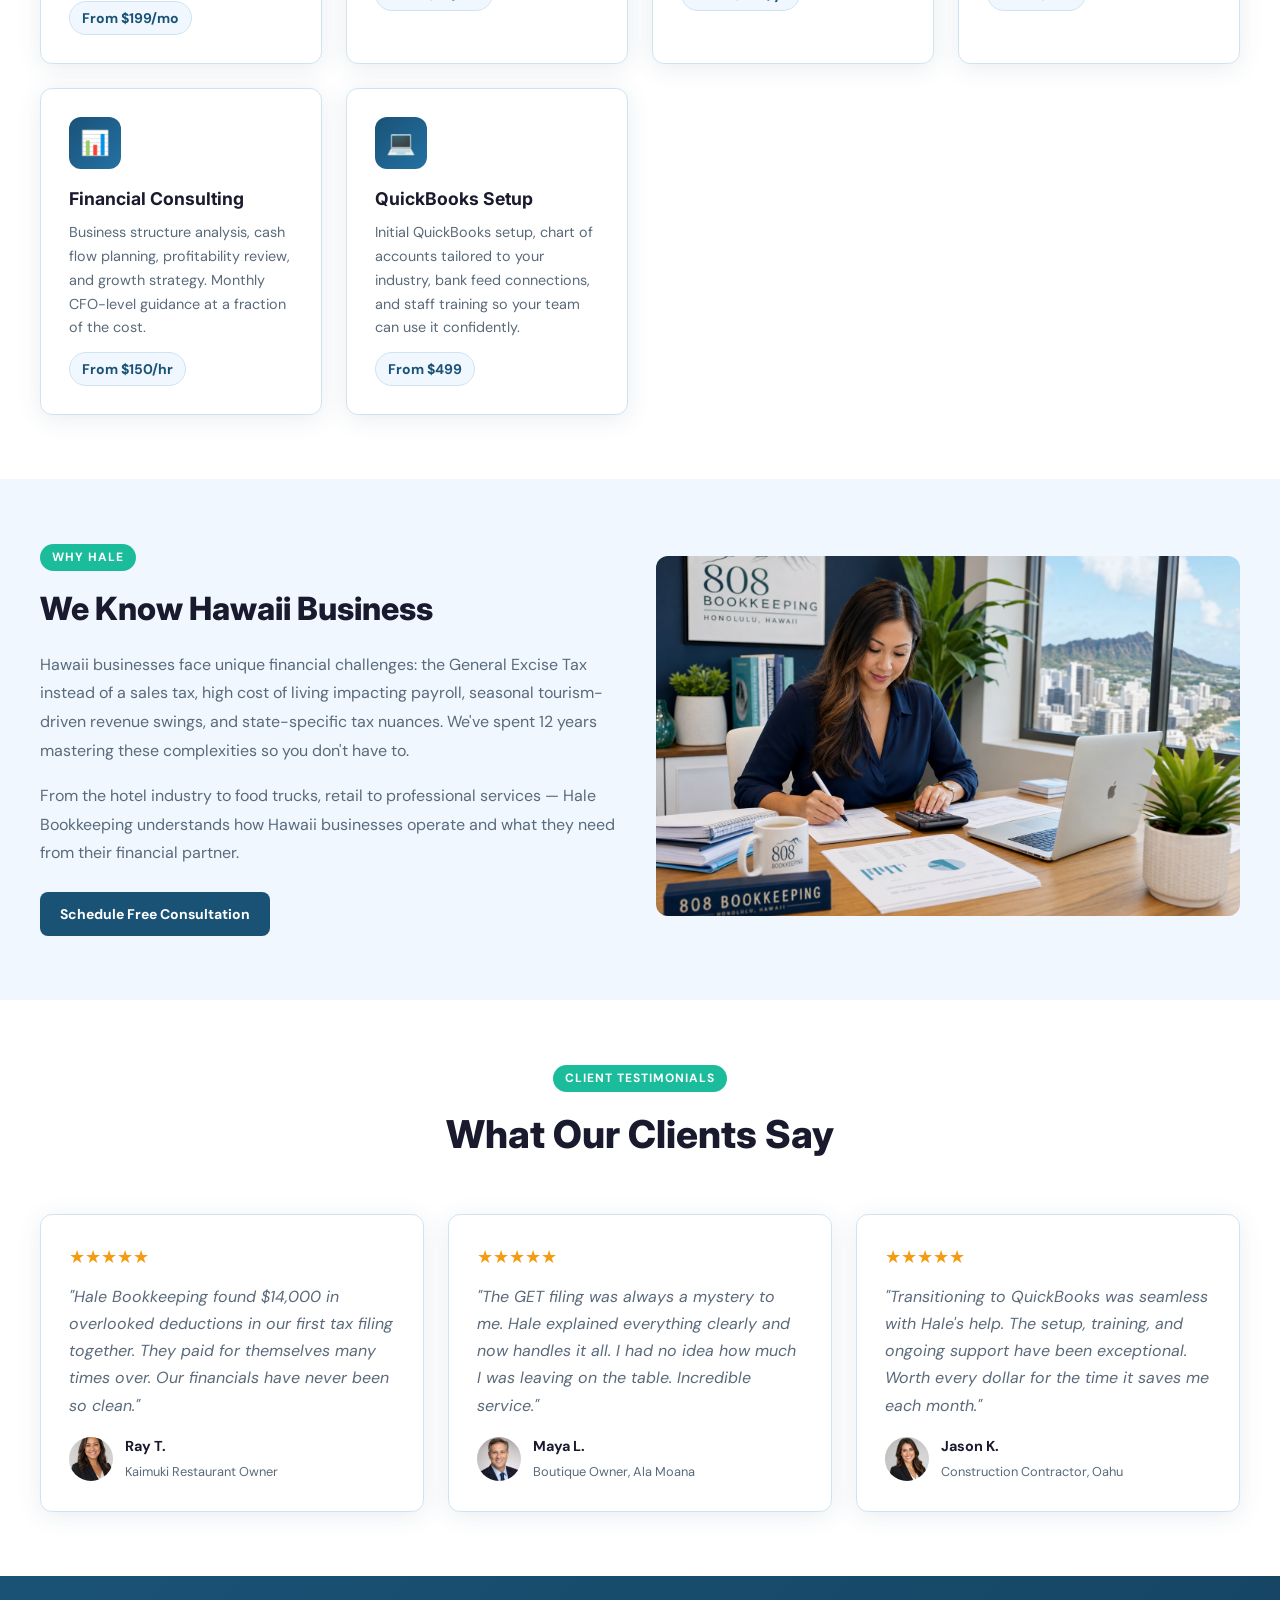
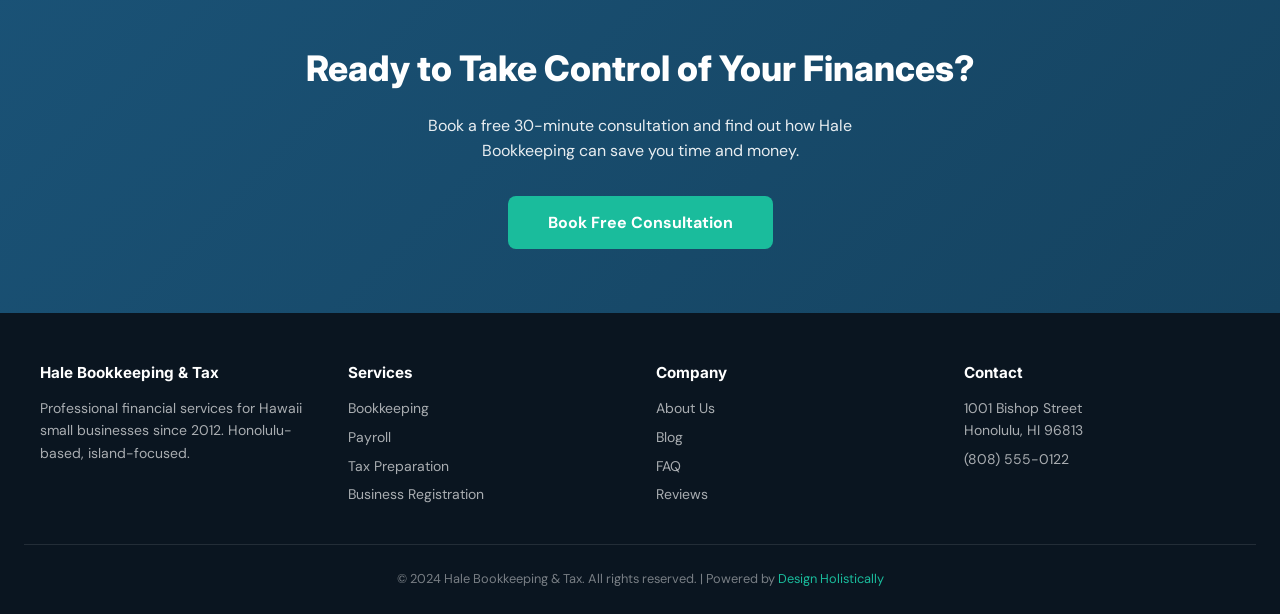
==== commit 0ca3ae2d: "feat: replace all picsum placeholders with AI-generated photorealistic images" ====
--- a/index.html
+++ b/index.html
@@ -56,7 +56,11 @@
   <a href="reviews.html">Reviews</a><a href="booking.html">Consultation</a>
 </div>
 
-<section class="hero">
+<section class="hero" style="position:relative;overflow:hidden;min-height:90vh;display:flex;align-items:center;">
+<div class="hero-bg" style="position:absolute;inset:0;z-index:0;"><img src="images/hero.png" alt="Hale Bookkeeping Hawaii" loading="eager" style="width:100%;height:100%;object-fit:cover;"></div>
+<div class="hero-overlay" style="position:absolute;inset:0;z-index:1;background:linear-gradient(135deg,rgba(0,0,0,0.65) 0%,rgba(0,0,0,0.35) 100%);"></div>
+<div style="position:relative;z-index:2;width:100%;">
+
   <div class="container">
     <div class="tag">Honolulu's Trusted Financial Partner</div>
     <h1>Smart Financials for Island Businesses</h1>
--- a/css/style.css
+++ b/css/style.css
@@ -300,3 +300,10 @@
   .admin-sidebar { display: none; }
   section { padding: 3rem 1rem; }
 }
+
+/* Hero background image */
+.hero { position: relative; overflow: hidden; min-height: 90vh; display: flex; align-items: center; }
+.hero-bg { position: absolute; inset: 0; z-index: 0; }
+.hero-bg img { width: 100%; height: 100%; object-fit: cover; }
+.hero-overlay { position: absolute; inset: 0; z-index: 1; background: linear-gradient(135deg, rgba(0,0,0,0.65) 0%, rgba(0,0,0,0.35) 100%); }
+.hero .container, .hero-content { position: relative; z-index: 2; }
